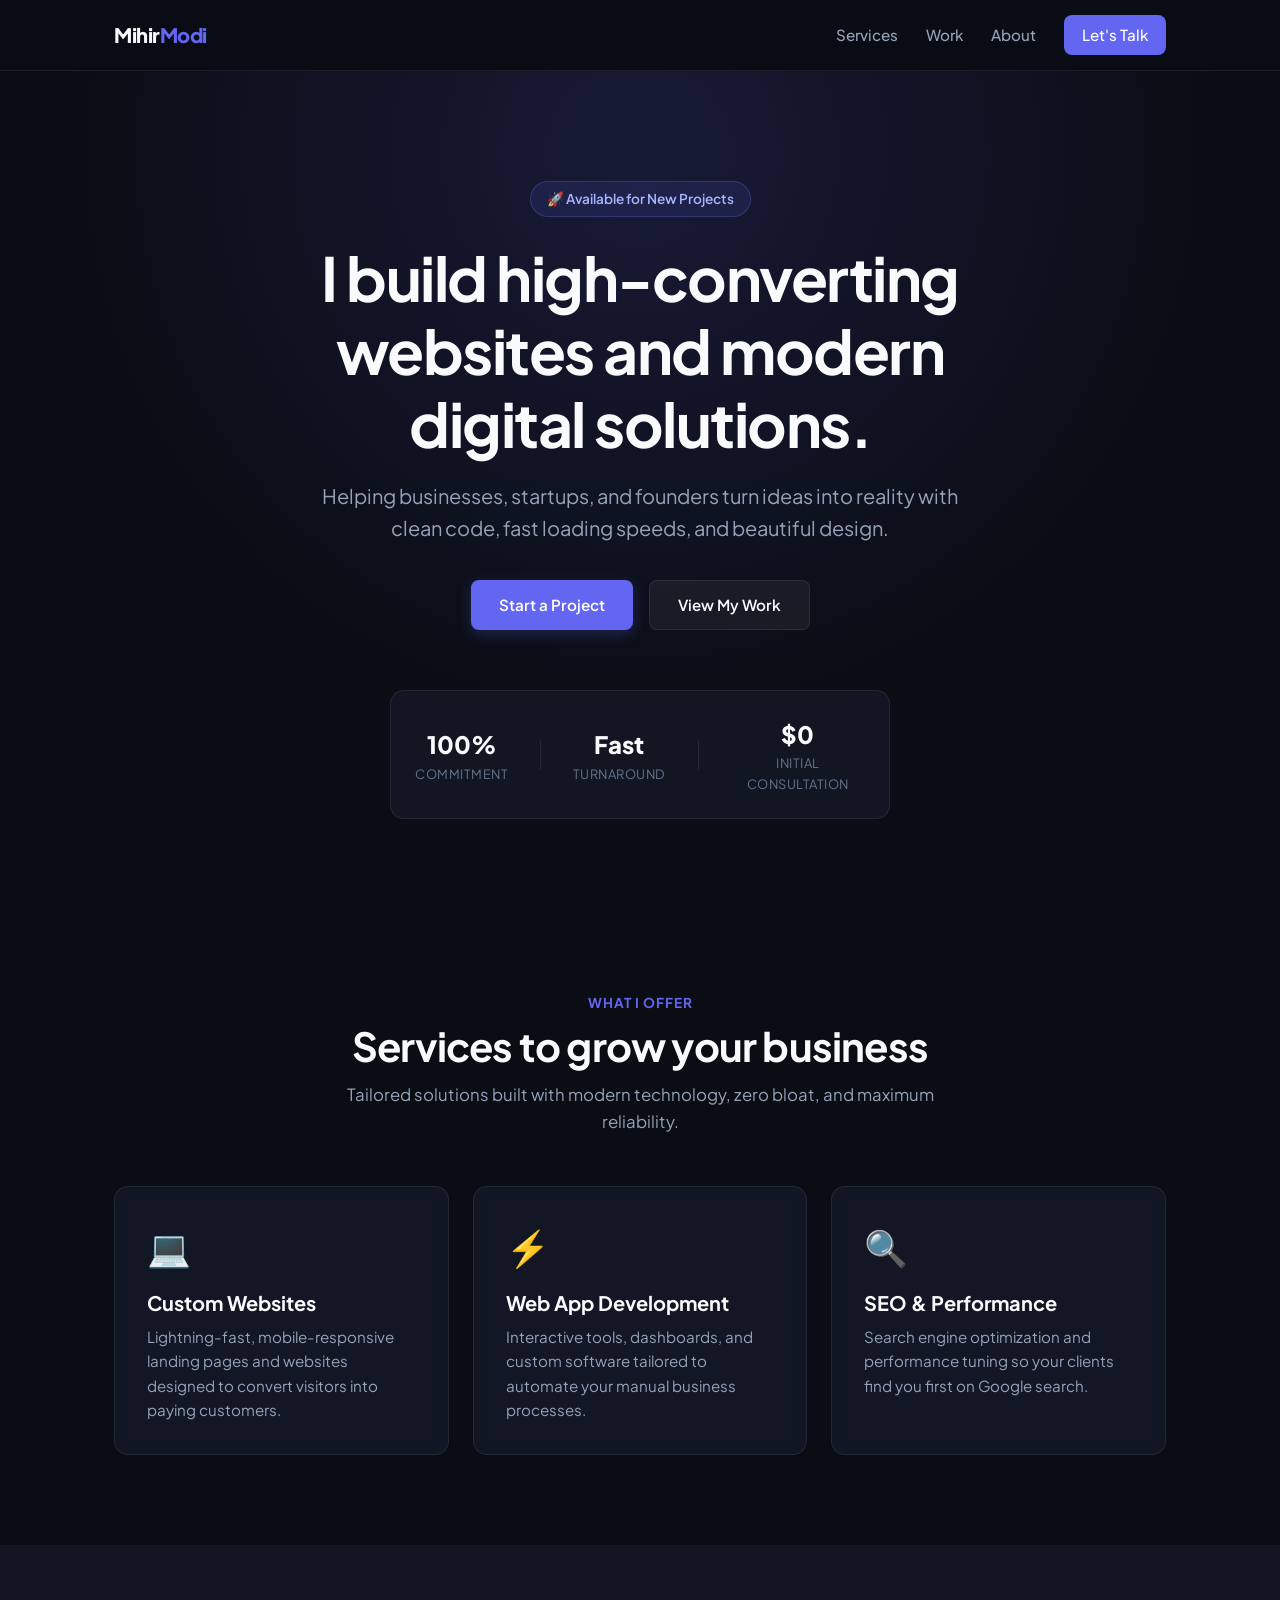
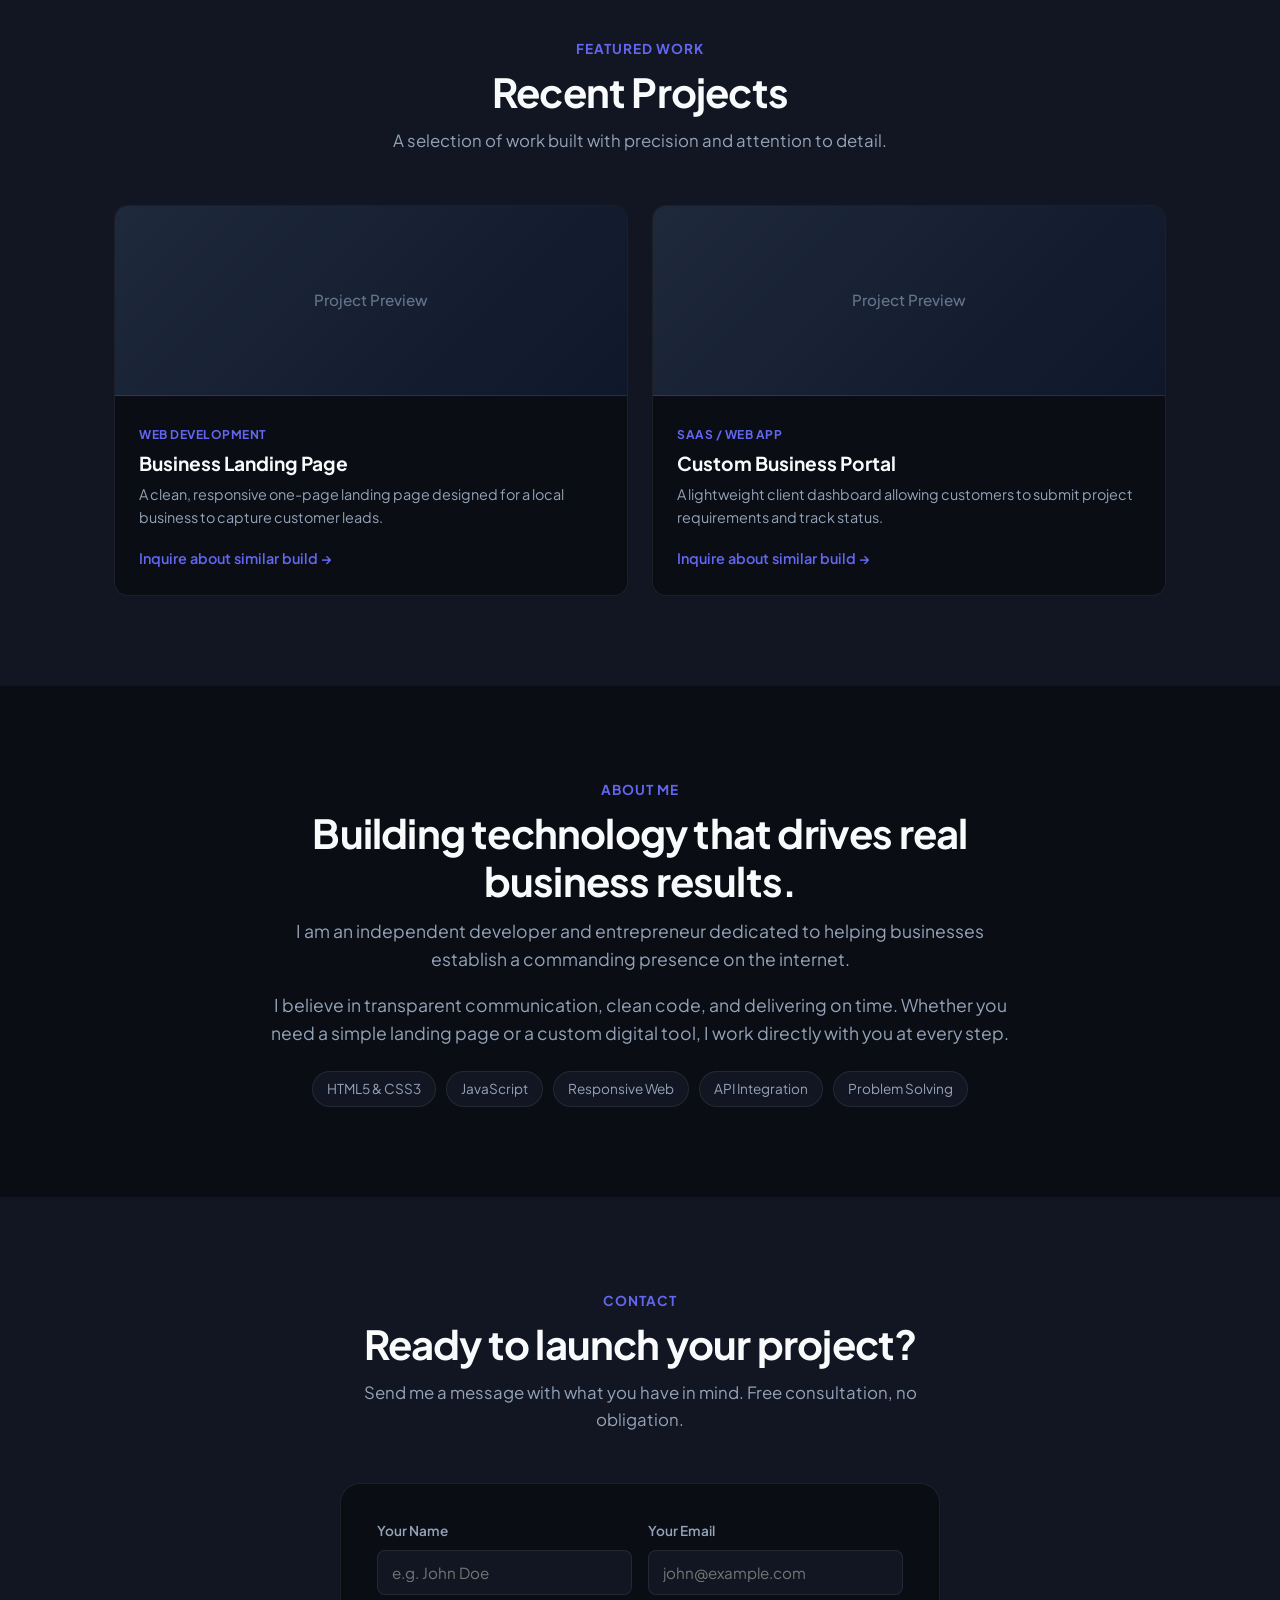
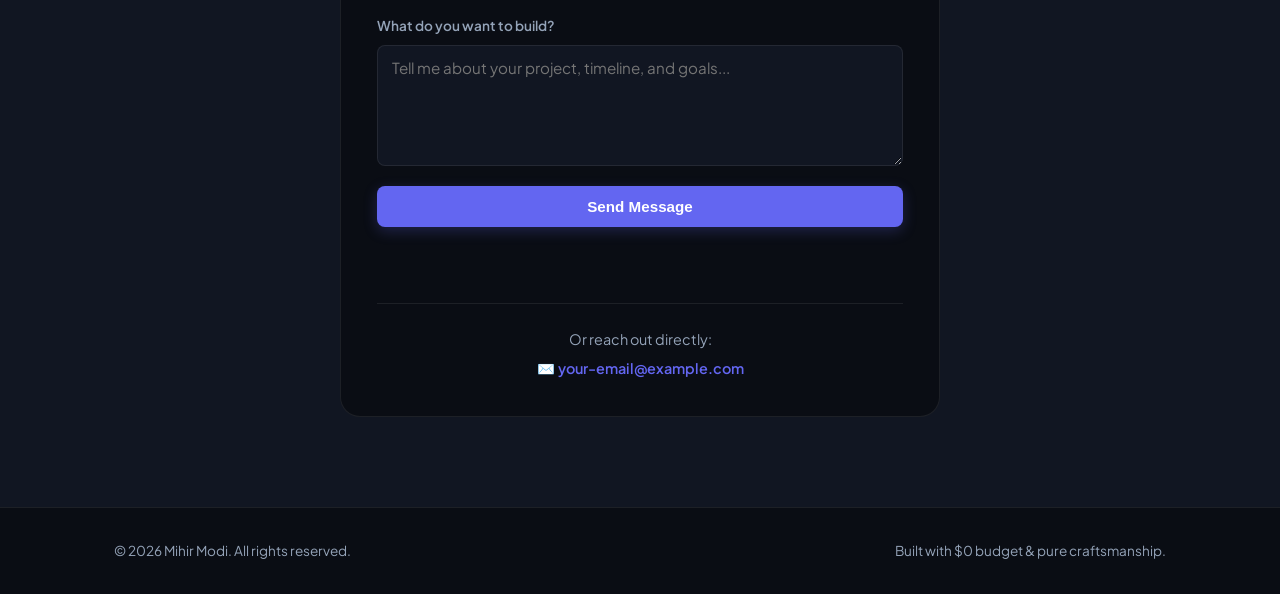
==== index.html @ 276e7fe2 "Initial commit: portfolio website" ====
<!DOCTYPE html>
<html lang="en">
<head>
    <meta charset="UTF-8">
    <meta name="viewport" content="width=device-width, initial-scale=1.0">
    <title>Mihir Modi | Digital Solutions & Tech Services</title>
    <meta name="description" content="Professional web development, digital solutions, and tech consulting for growing businesses.">
    <link rel="stylesheet" href="style.css">
    <!-- Google Fonts -->
    <link rel="preconnect" href="https://fonts.googleapis.com">
    <link rel="preconnect" href="https://fonts.gstatic.com" crossorigin>
    <link href="https://fonts.googleapis.com/css2?family=Plus+Jakarta+Sans:wght@400;500;600;700;800&display=swap" rel="stylesheet">
</head>
<body>

    <!-- Header / Navbar -->
    <header class="navbar">
        <div class="container nav-container">
            <a href="#" class="logo">Mihir<span>Modi</span></a>
            <nav class="nav-links" id="navLinks">
                <a href="#services">Services</a>
                <a href="#projects">Work</a>
                <a href="#about">About</a>
                <a href="#contact" class="btn-nav">Let's Talk</a>
            </nav>
            <button class="mobile-toggle" id="mobileToggle" aria-label="Toggle Navigation">
                <span></span>
                <span></span>
                <span></span>
            </button>
        </div>
    </header>

    <!-- Hero Section -->
    <section class="hero">
        <div class="container hero-container">
            <div class="badge">🚀 Available for New Projects</div>
            <h1 class="hero-title">I build high-converting websites and modern digital solutions.</h1>
            <p class="hero-subtitle">
                Helping businesses, startups, and founders turn ideas into reality with clean code, fast loading speeds, and beautiful design.
            </p>
            <div class="hero-cta">
                <a href="#contact" class="btn btn-primary">Start a Project</a>
                <a href="#projects" class="btn btn-secondary">View My Work</a>
            </div>
            <div class="hero-stats">
                <div class="stat-item">
                    <span class="stat-number">100%</span>
                    <span class="stat-label">Commitment</span>
                </div>
                <div class="stat-divider"></div>
                <div class="stat-item">
                    <span class="stat-number">Fast</span>
                    <span class="stat-label">Turnaround</span>
                </div>
                <div class="stat-divider"></div>
                <div class="stat-item">
                    <span class="stat-number">$0</span>
                    <span class="stat-label">Initial Consultation</span>
                </div>
            </div>
        </div>
    </section>

    <!-- Services Section -->
    <section class="section" id="services">
        <div class="container">
            <div class="section-header">
                <span class="section-tag">What I Offer</span>
                <h2 class="section-title">Services to grow your business</h2>
                <p class="section-desc">Tailored solutions built with modern technology, zero bloat, and maximum reliability.</p>
            </div>

            <div class="grid grid-3">
                <div class="card service-card">
                    <div class="card-icon">💻</div>
                    <h3 class="card-title">Custom Websites</h3>
                    <p class="card-text">Lightning-fast, mobile-responsive landing pages and websites designed to convert visitors into paying customers.</p>
                </div>

                <div class="card service-card">
                    <div class="card-icon">⚡</div>
                    <h3 class="card-title">Web App Development</h3>
                    <p class="card-text">Interactive tools, dashboards, and custom software tailored to automate your manual business processes.</p>
                </div>

                <div class="card service-card">
                    <div class="card-icon">🔍</div>
                    <h3 class="card-title">SEO & Performance</h3>
                    <p class="card-text">Search engine optimization and performance tuning so your clients find you first on Google search.</p>
                </div>
            </div>
        </div>
    </section>

    <!-- Projects Section -->
    <section class="section section-dark" id="projects">
        <div class="container">
            <div class="section-header">
                <span class="section-tag">Featured Work</span>
                <h2 class="section-title">Recent Projects</h2>
                <p class="section-desc">A selection of work built with precision and attention to detail.</p>
            </div>

            <div class="grid grid-2">
                <div class="project-card">
                    <div class="project-img-placeholder">
                        <span>Project Preview</span>
                    </div>
                    <div class="project-content">
                        <span class="project-tag">Web Development</span>
                        <h3 class="project-title">Business Landing Page</h3>
                        <p class="project-desc">A clean, responsive one-page landing page designed for a local business to capture customer leads.</p>
                        <a href="#contact" class="project-link">Inquire about similar build &rarr;</a>
                    </div>
                </div>

                <div class="project-card">
                    <div class="project-img-placeholder">
                        <span>Project Preview</span>
                    </div>
                    <div class="project-content">
                        <span class="project-tag">SaaS / Web App</span>
                        <h3 class="project-title">Custom Business Portal</h3>
                        <p class="project-desc">A lightweight client dashboard allowing customers to submit project requirements and track status.</p>
                        <a href="#contact" class="project-link">Inquire about similar build &rarr;</a>
                    </div>
                </div>
            </div>
        </div>
    </section>

    <!-- About Section -->
    <section class="section" id="about">
        <div class="container">
            <div class="about-wrapper">
                <div class="about-content">
                    <span class="section-tag">About Me</span>
                    <h2 class="section-title">Building technology that drives real business results.</h2>
                    <p class="about-text">
                        I am an independent developer and entrepreneur dedicated to helping businesses establish a commanding presence on the internet.
                    </p>
                    <p class="about-text">
                        I believe in transparent communication, clean code, and delivering on time. Whether you need a simple landing page or a custom digital tool, I work directly with you at every step.
                    </p>
                    <div class="skills-chips">
                        <span class="chip">HTML5 & CSS3</span>
                        <span class="chip">JavaScript</span>
                        <span class="chip">Responsive Web</span>
                        <span class="chip">API Integration</span>
                        <span class="chip">Problem Solving</span>
                    </div>
                </div>
            </div>
        </div>
    </section>

    <!-- Contact Section -->
    <section class="section section-dark" id="contact">
        <div class="container">
            <div class="section-header">
                <span class="section-tag">Contact</span>
                <h2 class="section-title">Ready to launch your project?</h2>
                <p class="section-desc">Send me a message with what you have in mind. Free consultation, no obligation.</p>
            </div>

            <div class="contact-box">
                <form id="contactForm" class="contact-form" action="https://formspree.io/f/YOUR_FORM_ID" method="POST">
                    <div class="form-row">
                        <div class="form-group">
                            <label for="name">Your Name</label>
                            <input type="text" id="name" name="name" placeholder="e.g. John Doe" required>
                        </div>
                        <div class="form-group">
                            <label for="email">Your Email</label>
                            <input type="email" id="email" name="email" placeholder="john@example.com" required>
                        </div>
                    </div>
                    <div class="form-group">
                        <label for="message">What do you want to build?</label>
                        <textarea id="message" name="message" rows="5" placeholder="Tell me about your project, timeline, and goals..." required></textarea>
                    </div>
                    <button type="submit" class="btn btn-primary btn-block">Send Message</button>
                    <p id="formStatus" class="form-status"></p>
                </form>

                <div class="direct-contact">
                    <p>Or reach out directly:</p>
                    <a href="mailto:your-email@example.com" class="direct-link">✉️ your-email@example.com</a>
                </div>
            </div>
        </div>
    </section>

    <!-- Footer -->
    <footer class="footer">
        <div class="container footer-container">
            <p>&copy; 2026 Mihir Modi. All rights reserved.</p>
            <p class="built-with">Built with $0 budget & pure craftsmanship.</p>
        </div>
    </footer>

    <script src="script.js"></script>
</body>
</html>
---- style.css ----
/* ==========================================================================
   Modern Minimalist Portfolio CSS
   Designed for High Trust, Speed, and Zero Hosting Cost
   ========================================================================== */

:root {
    --bg-primary: #0a0d14;
    --bg-secondary: #111622;
    --bg-card: rgba(22, 28, 45, 0.7);
    --border-color: rgba(255, 255, 255, 0.08);
    --border-hover: rgba(99, 102, 241, 0.4);
    --text-primary: #f8fafc;
    --text-secondary: #94a3b8;
    --text-muted: #64748b;
    --accent: #6366f1;
    --accent-hover: #4f46e5;
    --accent-glow: rgba(99, 102, 241, 0.25);
    --font-sans: 'Plus Jakarta Sans', -apple-system, BlinkMacSystemFont, "Segoe UI", Roboto, sans-serif;
    --radius-sm: 8px;
    --radius-md: 14px;
    --radius-lg: 20px;
    --transition: all 0.25s cubic-bezier(0.16, 1, 0.3, 1);
}

* {
    margin: 0;
    padding: 0;
    box-sizing: border-box;
}

html {
    scroll-behavior: smooth;
}

body {
    background-color: var(--bg-primary);
    color: var(--text-primary);
    font-family: var(--font-sans);
    line-height: 1.6;
    overflow-x: hidden;
    -webkit-font-smoothing: antialiased;
}

.container {
    max-width: 1100px;
    margin: 0 auto;
    padding: 0 24px;
}

/* Typography */
h1, h2, h3, h4 {
    color: var(--text-primary);
    font-weight: 700;
    line-height: 1.2;
}

p {
    color: var(--text-secondary);
}

a {
    color: inherit;
    text-decoration: none;
    transition: var(--transition);
}

/* Navigation */
.navbar {
    position: sticky;
    top: 0;
    z-index: 100;
    background: rgba(10, 13, 20, 0.85);
    backdrop-filter: blur(12px);
    border-bottom: 1px solid var(--border-color);
}

.nav-container {
    display: flex;
    justify-content: space-between;
    align-items: center;
    height: 70px;
}

.logo {
    font-size: 1.25rem;
    font-weight: 800;
    letter-spacing: -0.5px;
}

.logo span {
    color: var(--accent);
}

.nav-links {
    display: flex;
    align-items: center;
    gap: 28px;
}

.nav-links a {
    font-size: 0.95rem;
    font-weight: 500;
    color: var(--text-secondary);
}

.nav-links a:hover {
    color: var(--text-primary);
}

.btn-nav {
    padding: 8px 18px;
    border-radius: var(--radius-sm);
    background: var(--accent);
    color: #ffffff !important;
    font-weight: 600;
}

.btn-nav:hover {
    background: var(--accent-hover);
    transform: translateY(-1px);
}

.mobile-toggle {
    display: none;
    background: none;
    border: none;
    cursor: pointer;
    flex-direction: column;
    gap: 5px;
}

.mobile-toggle span {
    display: block;
    width: 24px;
    height: 2px;
    background-color: var(--text-primary);
    transition: var(--transition);
}

/* Buttons */
.btn {
    display: inline-flex;
    align-items: center;
    justify-content: center;
    padding: 12px 28px;
    border-radius: var(--radius-sm);
    font-size: 0.95rem;
    font-weight: 600;
    cursor: pointer;
    border: none;
    transition: var(--transition);
}

.btn-primary {
    background: var(--accent);
    color: #ffffff;
    box-shadow: 0 4px 14px var(--accent-glow);
}

.btn-primary:hover {
    background: var(--accent-hover);
    box-shadow: 0 6px 20px rgba(99, 102, 241, 0.4);
    transform: translateY(-2px);
}

.btn-secondary {
    background: rgba(255, 255, 255, 0.05);
    color: var(--text-primary);
    border: 1px solid var(--border-color);
}

.btn-secondary:hover {
    background: rgba(255, 255, 255, 0.1);
    transform: translateY(-2px);
}

.btn-block {
    width: 100%;
}

/* Hero Section */
.hero {
    padding: 110px 0 80px;
    position: relative;
    text-align: center;
    background: radial-gradient(circle at 50% 10%, rgba(99, 102, 241, 0.15), transparent 60%);
}

.hero-container {
    max-width: 820px;
}

.badge {
    display: inline-block;
    padding: 6px 16px;
    background: rgba(99, 102, 241, 0.12);
    border: 1px solid rgba(99, 102, 241, 0.3);
    color: #a5b4fc;
    font-size: 0.85rem;
    font-weight: 600;
    border-radius: 9999px;
    margin-bottom: 24px;
}

.hero-title {
    font-size: clamp(2.3rem, 5vw, 3.8rem);
    letter-spacing: -1.5px;
    margin-bottom: 20px;
}

.hero-subtitle {
    font-size: clamp(1rem, 2vw, 1.25rem);
    margin-bottom: 36px;
    max-width: 650px;
    margin-left: auto;
    margin-right: auto;
}

.hero-cta {
    display: flex;
    justify-content: center;
    gap: 16px;
    flex-wrap: wrap;
    margin-bottom: 60px;
}

.hero-stats {
    display: flex;
    justify-content: center;
    align-items: center;
    gap: 32px;
    padding: 24px;
    background: var(--bg-secondary);
    border: 1px solid var(--border-color);
    border-radius: var(--radius-md);
    max-width: 500px;
    margin: 0 auto;
}

.stat-item {
    display: flex;
    flex-direction: column;
    align-items: center;
}

.stat-number {
    font-size: 1.5rem;
    font-weight: 800;
    color: var(--text-primary);
}

.stat-label {
    font-size: 0.8rem;
    color: var(--text-muted);
    text-transform: uppercase;
    letter-spacing: 0.5px;
}

.stat-divider {
    width: 1px;
    height: 30px;
    background: var(--border-color);
}

/* Sections */
.section {
    padding: 90px 0;
}

.section-dark {
    background-color: var(--bg-secondary);
}

.section-header {
    text-align: center;
    max-width: 600px;
    margin: 0 auto 50px;
}

.section-tag {
    display: inline-block;
    color: var(--accent);
    font-size: 0.85rem;
    font-weight: 700;
    text-transform: uppercase;
    letter-spacing: 1px;
    margin-bottom: 8px;
}

.section-title {
    font-size: clamp(1.8rem, 3.5vw, 2.5rem);
    letter-spacing: -0.8px;
    margin-bottom: 12px;
}

.section-desc {
    font-size: 1.05rem;
}

/* Grid */
.grid {
    display: grid;
    gap: 24px;
}

.grid-3 {
    grid-template-columns: repeat(auto-fit, minmax(290px, 1fr));
}

.grid-2 {
    grid-template-columns: repeat(auto-fit, minmax(360px, 1fr));
}

/* Cards */
.card {
    background: var(--bg-card);
    border: 1px solid var(--border-color);
    border-radius: var(--radius-md);
    padding: 32px;
    backdrop-filter: blur(8px);
    transition: var(--transition);
}

.card:hover {
    border-color: var(--border-hover);
    transform: translateY(-4px);
}

.card-icon {
    font-size: 2.2rem;
    margin-bottom: 16px;
}

.card-title {
    font-size: 1.25rem;
    margin-bottom: 10px;
}

.card-text {
    font-size: 0.95rem;
}

/* Project Cards */
.project-card {
    background: var(--bg-primary);
    border: 1px solid var(--border-color);
    border-radius: var(--radius-md);
    overflow: hidden;
    transition: var(--transition);
}

.project-card:hover {
    border-color: var(--border-hover);
    transform: translateY(-4px);
}

.project-img-placeholder {
    height: 190px;
    background: linear-gradient(135deg, #1e293b, #0f172a);
    display: flex;
    align-items: center;
    justify-content: center;
    color: var(--text-muted);
    font-size: 0.95rem;
    font-weight: 500;
    border-bottom: 1px solid var(--border-color);
}

.project-content {
    padding: 24px;
}

.project-tag {
    display: inline-block;
    font-size: 0.75rem;
    text-transform: uppercase;
    font-weight: 700;
    color: var(--accent);
    margin-bottom: 8px;
    letter-spacing: 0.5px;
}

.project-title {
    font-size: 1.2rem;
    margin-bottom: 8px;
}

.project-desc {
    font-size: 0.9rem;
    margin-bottom: 16px;
}

.project-link {
    font-size: 0.9rem;
    font-weight: 600;
    color: var(--accent);
}

.project-link:hover {
    color: #a5b4fc;
}

/* About */
.about-wrapper {
    max-width: 750px;
    margin: 0 auto;
    text-align: center;
}

.about-text {
    font-size: 1.1rem;
    margin-bottom: 18px;
}

.skills-chips {
    display: flex;
    justify-content: center;
    flex-wrap: wrap;
    gap: 10px;
    margin-top: 24px;
}

.chip {
    padding: 6px 14px;
    background: var(--bg-secondary);
    border: 1px solid var(--border-color);
    border-radius: 9999px;
    font-size: 0.85rem;
    color: var(--text-secondary);
}

/* Contact */
.contact-box {
    max-width: 600px;
    margin: 0 auto;
    background: var(--bg-primary);
    border: 1px solid var(--border-color);
    border-radius: var(--radius-lg);
    padding: 36px;
}

.contact-form {
    display: flex;
    flex-direction: column;
    gap: 20px;
}

.form-row {
    display: grid;
    grid-template-columns: 1fr 1fr;
    gap: 16px;
}

.form-group {
    display: flex;
    flex-direction: column;
    gap: 8px;
    text-align: left;
}

.form-group label {
    font-size: 0.85rem;
    font-weight: 600;
    color: var(--text-secondary);
}

.form-group input,
.form-group textarea {
    padding: 12px 14px;
    background: var(--bg-secondary);
    border: 1px solid var(--border-color);
    border-radius: var(--radius-sm);
    color: var(--text-primary);
    font-family: inherit;
    font-size: 0.95rem;
    transition: var(--transition);
}

.form-group input:focus,
.form-group textarea:focus {
    outline: none;
    border-color: var(--accent);
    box-shadow: 0 0 0 3px var(--accent-glow);
}

.form-status {
    font-size: 0.9rem;
    text-align: center;
    margin-top: 8px;
    min-height: 20px;
}

.direct-contact {
    margin-top: 28px;
    padding-top: 24px;
    border-top: 1px solid var(--border-color);
    text-align: center;
    font-size: 0.9rem;
}

.direct-link {
    color: var(--accent);
    font-weight: 600;
    display: inline-block;
    margin-top: 6px;
}

/* Footer */
.footer {
    border-top: 1px solid var(--border-color);
    padding: 32px 0;
    font-size: 0.85rem;
    color: var(--text-muted);
}

.footer-container {
    display: flex;
    justify-content: space-between;
    align-items: center;
    flex-wrap: wrap;
    gap: 12px;
}

/* Responsive */
@media (max-width: 768px) {
    .nav-links {
        display: none;
        flex-direction: column;
        position: absolute;
        top: 70px;
        left: 0;
        right: 0;
        background: var(--bg-secondary);
        padding: 24px;
        border-bottom: 1px solid var(--border-color);
    }

    .nav-links.active {
        display: flex;
    }

    .mobile-toggle {
        display: flex;
    }

    .form-row {
        grid-template-columns: 1fr;
    }

    .footer-container {
        flex-direction: column;
        text-align: center;
    }
}
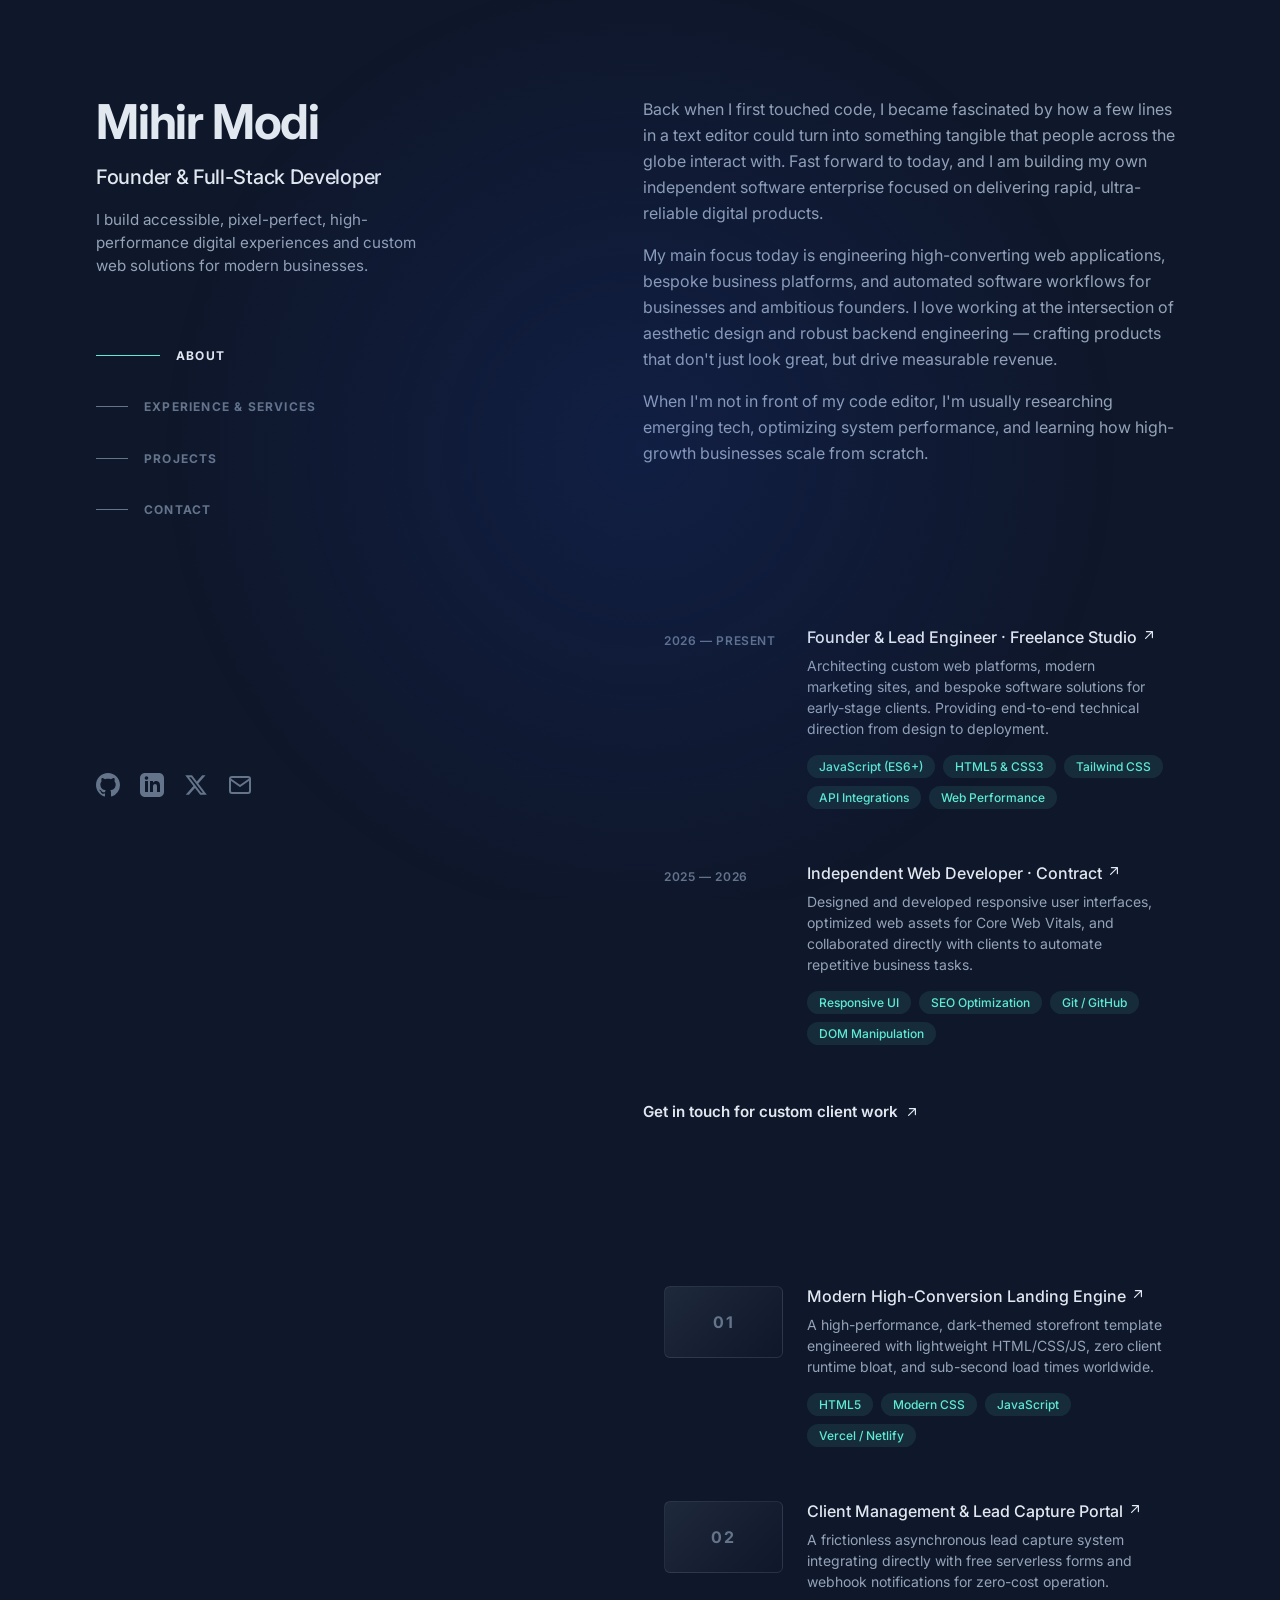
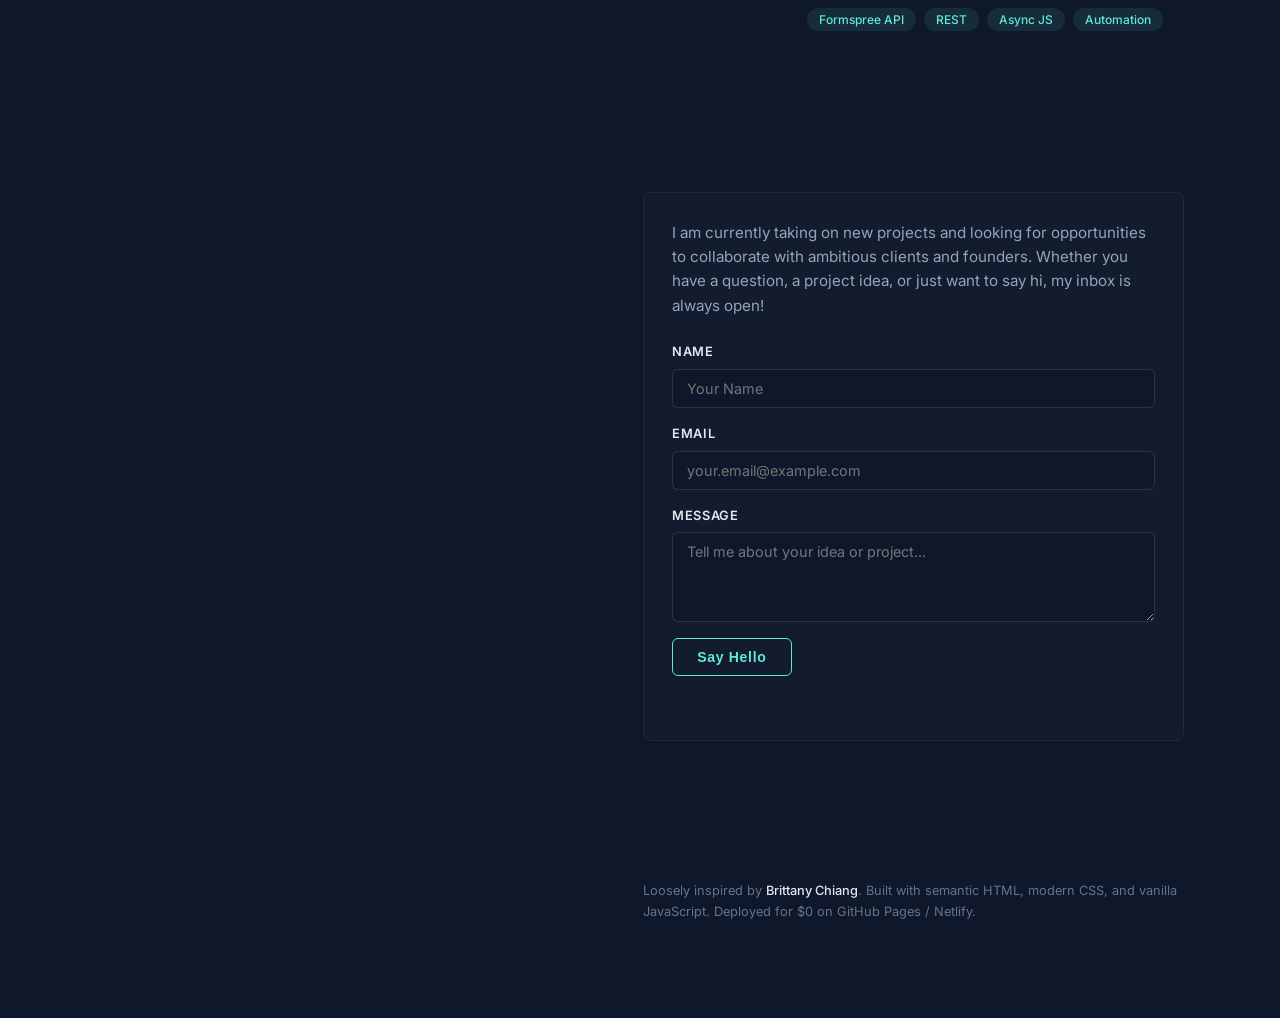
==== commit 9b20e140: "Transform portfolio into Brittany Chiang split-screen aesthetic with cursor glow" ====
--- a/index.html
+++ b/index.html
@@ -3,202 +3,278 @@
 <head>
     <meta charset="UTF-8">
     <meta name="viewport" content="width=device-width, initial-scale=1.0">
-    <title>Mihir Modi | Digital Solutions & Tech Services</title>
-    <meta name="description" content="Professional web development, digital solutions, and tech consulting for growing businesses.">
-    <link rel="stylesheet" href="style.css">
-    <!-- Google Fonts -->
+    <title>Mihir Modi — Developer & Digital Solutions</title>
+    <meta name="description" content="Mihir Modi builds accessible, high-performance digital products and modern web solutions.">
+    
+    <!-- Fonts -->
     <link rel="preconnect" href="https://fonts.googleapis.com">
     <link rel="preconnect" href="https://fonts.gstatic.com" crossorigin>
-    <link href="https://fonts.googleapis.com/css2?family=Plus+Jakarta+Sans:wght@400;500;600;700;800&display=swap" rel="stylesheet">
+    <link href="https://fonts.googleapis.com/css2?family=Inter:wght@300;400;500;600;700&display=swap" rel="stylesheet">
+    
+    <link rel="stylesheet" href="style.css">
 </head>
-<body>
-
-    <!-- Header / Navbar -->
-    <header class="navbar">
-        <div class="container nav-container">
-            <a href="#" class="logo">Mihir<span>Modi</span></a>
-            <nav class="nav-links" id="navLinks">
-                <a href="#services">Services</a>
-                <a href="#projects">Work</a>
-                <a href="#about">About</a>
-                <a href="#contact" class="btn-nav">Let's Talk</a>
-            </nav>
-            <button class="mobile-toggle" id="mobileToggle" aria-label="Toggle Navigation">
-                <span></span>
-                <span></span>
-                <span></span>
-            </button>
-        </div>
-    </header>
-
-    <!-- Hero Section -->
-    <section class="hero">
-        <div class="container hero-container">
-            <div class="badge">🚀 Available for New Projects</div>
-            <h1 class="hero-title">I build high-converting websites and modern digital solutions.</h1>
-            <p class="hero-subtitle">
-                Helping businesses, startups, and founders turn ideas into reality with clean code, fast loading speeds, and beautiful design.
-            </p>
-            <div class="hero-cta">
-                <a href="#contact" class="btn btn-primary">Start a Project</a>
-                <a href="#projects" class="btn btn-secondary">View My Work</a>
+<body id="top">
+
+    <!-- Interactive Cursor Glow (Tracks mouse like brittanychiang.com) -->
+    <div class="pointer-glow" id="pointerGlow"></div>
+
+    <div class="site-container">
+        <!-- LEFT SIDE: Sticky Header & Navigation -->
+        <header class="header">
+            <div class="header-content">
+                <div class="header-top">
+                    <h1 class="name"><a href="#top">Mihir Modi</a></h1>
+                    <h2 class="title">Founder & Full-Stack Developer</h2>
+                    <p class="tagline">I build accessible, pixel-perfect, high-performance digital experiences and custom web solutions for modern businesses.</p>
+                </div>
+
+                <!-- Section Navigation with Animated Line Indicators -->
+                <nav class="nav" aria-label="In-page jump links">
+                    <ul class="nav-list">
+                        <li>
+                            <a class="nav-link active" href="#about">
+                                <span class="nav-indicator"></span>
+                                <span class="nav-text">ABOUT</span>
+                            </a>
+                        </li>
+                        <li>
+                            <a class="nav-link" href="#experience">
+                                <span class="nav-indicator"></span>
+                                <span class="nav-text">EXPERIENCE & SERVICES</span>
+                            </a>
+                        </li>
+                        <li>
+                            <a class="nav-link" href="#projects">
+                                <span class="nav-indicator"></span>
+                                <span class="nav-text">PROJECTS</span>
+                            </a>
+                        </li>
+                        <li>
+                            <a class="nav-link" href="#contact">
+                                <span class="nav-indicator"></span>
+                                <span class="nav-text">CONTACT</span>
+                            </a>
+                        </li>
+                    </ul>
+                </nav>
+
+                <!-- Social Links -->
+                <ul class="socials" aria-label="Social media">
+                    <li class="social-item">
+                        <a href="https://github.com" target="_blank" rel="noreferrer noopener" aria-label="GitHub (opens in a new tab)">
+                            <svg xmlns="http://www.w3.org/2000/svg" viewBox="0 0 16 16" fill="currentColor" class="social-icon" aria-hidden="true">
+                                <path d="M8 0C3.58 0 0 3.58 0 8c0 3.54 2.29 6.53 5.47 7.59.4.07.55-.17.55-.38 0-.19-.01-.82-.01-1.49-2.01.37-2.53-.49-2.69-.94-.09-.23-.48-.94-.82-1.13-.28-.15-.68-.52-.01-.53.63-.01 1.08.58 1.23.82.72 1.21 1.87.87 2.33.66.07-.52.28-.87.51-1.07-1.78-.2-3.64-.89-3.64-3.95 0-.87.31-1.59.82-2.15-.08-.2-.36-1.02.08-2.12 0 0 .67-.21 2.2.82.64-.18 1.32-.27 2-.27.68 0 1.36.09 2 .27 1.53-1.04 2.2-.82 2.2-.82.44 1.1.16 1.92.08 2.12.51.56.82 1.27.82 2.15 0 3.07-1.87 3.75-3.65 3.95.29.25.54.73.54 1.48 0 1.07-.01 1.93-.01 2.2 0 .21.15.46.55.38A8.013 8.013 0 0016 8c0-4.42-3.58-8-8-8z"></path>
+                            </svg>
+                        </a>
+                    </li>
+                    <li class="social-item">
+                        <a href="https://linkedin.com" target="_blank" rel="noreferrer noopener" aria-label="LinkedIn (opens in a new tab)">
+                            <svg xmlns="http://www.w3.org/2000/svg" viewBox="0 0 24 24" fill="currentColor" class="social-icon" aria-hidden="true">
+                                <path d="M19 0h-14c-2.761 0-5 2.239-5 5v14c0 2.761 2.239 5 5 5h14c2.762 0 5-2.239 5-5v-14c0-2.761-2.238-5-5-5zm-11 19h-3v-11h3v11zm-1.5-12.268c-.966 0-1.75-.79-1.75-1.764s.784-1.764 1.75-1.764 1.75.79 1.75 1.764-.783 1.764-1.75 1.764zm13.5 12.268h-3v-5.604c0-3.368-4-3.113-4 0v5.604h-3v-11h3v1.765c1.396-2.586 7-2.777 7 2.476v6.759z"/>
+                            </svg>
+                        </a>
+                    </li>
+                    <li class="social-item">
+                        <a href="https://twitter.com" target="_blank" rel="noreferrer noopener" aria-label="Twitter (opens in a new tab)">
+                            <svg xmlns="http://www.w3.org/2000/svg" viewBox="0 0 24 24" fill="currentColor" class="social-icon" aria-hidden="true">
+                                <path d="M18.244 2.25h3.308l-7.227 8.26 8.502 11.24H16.17l-5.214-6.817L4.99 21.75H1.68l7.73-8.835L1.254 2.25H8.08l4.713 6.231zm-1.161 17.52h1.833L7.084 4.126H5.117z"/>
+                            </svg>
+                        </a>
+                    </li>
+                    <li class="social-item">
+                        <a href="mailto:your-email@example.com" aria-label="Email me">
+                            <svg xmlns="http://www.w3.org/2000/svg" viewBox="0 0 24 24" fill="none" stroke="currentColor" stroke-width="2" stroke-linecap="round" stroke-linejoin="round" class="social-icon">
+                                <path d="M4 4h16c1.1 0 2 .9 2 2v12c0 1.1-.9 2-2 2H4c-1.1 0-2-.9-2-2V6c0-1.1.9-2 2-2z"></path>
+                                <polyline points="22,6 12,13 2,6"></polyline>
+                            </svg>
+                        </a>
+                    </li>
+                </ul>
             </div>
-            <div class="hero-stats">
-                <div class="stat-item">
-                    <span class="stat-number">100%</span>
-                    <span class="stat-label">Commitment</span>
-                </div>
-                <div class="stat-divider"></div>
-                <div class="stat-item">
-                    <span class="stat-number">Fast</span>
-                    <span class="stat-label">Turnaround</span>
-                </div>
-                <div class="stat-divider"></div>
-                <div class="stat-item">
-                    <span class="stat-number">$0</span>
-                    <span class="stat-label">Initial Consultation</span>
-                </div>
-            </div>
-        </div>
-    </section>
-
-    <!-- Services Section -->
-    <section class="section" id="services">
-        <div class="container">
-            <div class="section-header">
-                <span class="section-tag">What I Offer</span>
-                <h2 class="section-title">Services to grow your business</h2>
-                <p class="section-desc">Tailored solutions built with modern technology, zero bloat, and maximum reliability.</p>
-            </div>
-
-            <div class="grid grid-3">
-                <div class="card service-card">
-                    <div class="card-icon">💻</div>
-                    <h3 class="card-title">Custom Websites</h3>
-                    <p class="card-text">Lightning-fast, mobile-responsive landing pages and websites designed to convert visitors into paying customers.</p>
-                </div>
-
-                <div class="card service-card">
-                    <div class="card-icon">⚡</div>
-                    <h3 class="card-title">Web App Development</h3>
-                    <p class="card-text">Interactive tools, dashboards, and custom software tailored to automate your manual business processes.</p>
-                </div>
-
-                <div class="card service-card">
-                    <div class="card-icon">🔍</div>
-                    <h3 class="card-title">SEO & Performance</h3>
-                    <p class="card-text">Search engine optimization and performance tuning so your clients find you first on Google search.</p>
-                </div>
-            </div>
-        </div>
-    </section>
-
-    <!-- Projects Section -->
-    <section class="section section-dark" id="projects">
-        <div class="container">
-            <div class="section-header">
-                <span class="section-tag">Featured Work</span>
-                <h2 class="section-title">Recent Projects</h2>
-                <p class="section-desc">A selection of work built with precision and attention to detail.</p>
-            </div>
-
-            <div class="grid grid-2">
-                <div class="project-card">
-                    <div class="project-img-placeholder">
-                        <span>Project Preview</span>
-                    </div>
-                    <div class="project-content">
-                        <span class="project-tag">Web Development</span>
-                        <h3 class="project-title">Business Landing Page</h3>
-                        <p class="project-desc">A clean, responsive one-page landing page designed for a local business to capture customer leads.</p>
-                        <a href="#contact" class="project-link">Inquire about similar build &rarr;</a>
-                    </div>
-                </div>
-
-                <div class="project-card">
-                    <div class="project-img-placeholder">
-                        <span>Project Preview</span>
-                    </div>
-                    <div class="project-content">
-                        <span class="project-tag">SaaS / Web App</span>
-                        <h3 class="project-title">Custom Business Portal</h3>
-                        <p class="project-desc">A lightweight client dashboard allowing customers to submit project requirements and track status.</p>
-                        <a href="#contact" class="project-link">Inquire about similar build &rarr;</a>
-                    </div>
-                </div>
-            </div>
-        </div>
-    </section>
-
-    <!-- About Section -->
-    <section class="section" id="about">
-        <div class="container">
-            <div class="about-wrapper">
-                <div class="about-content">
-                    <span class="section-tag">About Me</span>
-                    <h2 class="section-title">Building technology that drives real business results.</h2>
-                    <p class="about-text">
-                        I am an independent developer and entrepreneur dedicated to helping businesses establish a commanding presence on the internet.
-                    </p>
-                    <p class="about-text">
-                        I believe in transparent communication, clean code, and delivering on time. Whether you need a simple landing page or a custom digital tool, I work directly with you at every step.
-                    </p>
-                    <div class="skills-chips">
-                        <span class="chip">HTML5 & CSS3</span>
-                        <span class="chip">JavaScript</span>
-                        <span class="chip">Responsive Web</span>
-                        <span class="chip">API Integration</span>
-                        <span class="chip">Problem Solving</span>
-                    </div>
-                </div>
-            </div>
-        </div>
-    </section>
-
-    <!-- Contact Section -->
-    <section class="section section-dark" id="contact">
-        <div class="container">
-            <div class="section-header">
-                <span class="section-tag">Contact</span>
-                <h2 class="section-title">Ready to launch your project?</h2>
-                <p class="section-desc">Send me a message with what you have in mind. Free consultation, no obligation.</p>
-            </div>
-
-            <div class="contact-box">
-                <form id="contactForm" class="contact-form" action="https://formspree.io/f/YOUR_FORM_ID" method="POST">
-                    <div class="form-row">
+        </header>
+
+        <!-- RIGHT SIDE: Scrollable Content Stream -->
+        <main class="main-content">
+            
+            <!-- ABOUT SECTION -->
+            <section id="about" class="section" aria-label="About me">
+                <div class="sticky-section-title">
+                    <h2>ABOUT</h2>
+                </div>
+                <div class="about-paragraphs">
+                    <p>
+                        Back when I first touched code, I became fascinated by how a few lines in a text editor could turn into something tangible that people across the globe interact with. Fast forward to today, and I am building my own independent software enterprise focused on delivering rapid, ultra-reliable digital products.
+                    </p>
+                    <p>
+                        My main focus today is engineering high-converting web applications, bespoke business platforms, and automated software workflows for businesses and ambitious founders. I love working at the intersection of aesthetic design and robust backend engineering — crafting products that don't just look great, but drive measurable revenue.
+                    </p>
+                    <p>
+                        When I'm not in front of my code editor, I'm usually researching emerging tech, optimizing system performance, and learning how high-growth businesses scale from scratch.
+                    </p>
+                </div>
+            </section>
+
+            <!-- EXPERIENCE & SERVICES SECTION -->
+            <section id="experience" class="section" aria-label="Experience & Services">
+                <div class="sticky-section-title">
+                    <h2>EXPERIENCE & SERVICES</h2>
+                </div>
+
+                <div class="card-list">
+                    <!-- Item 1 -->
+                    <div class="card">
+                        <header class="card-time">2026 — PRESENT</header>
+                        <div class="card-body">
+                            <h3 class="card-title">
+                                <a href="#contact" class="card-link" aria-label="Founder & Lead Consultant">
+                                    <span>Founder & Lead Engineer · Freelance Studio
+                                        <svg xmlns="http://www.w3.org/2000/svg" viewBox="0 0 20 20" fill="currentColor" class="arrow-icon" aria-hidden="true"><path fill-rule="evenodd" d="M5.22 14.78a.75.75 0 001.06 0l7.22-7.22v5.69a.75.75 0 001.5 0v-7.5a.75.75 0 00-.75-.75h-7.5a.75.75 0 000 1.5h5.69l-7.22 7.22a.75.75 0 000 1.06z" clip-rule="evenodd"></path></svg>
+                                    </span>
+                                </a>
+                            </h3>
+                            <p class="card-text">
+                                Architecting custom web platforms, modern marketing sites, and bespoke software solutions for early-stage clients. Providing end-to-end technical direction from design to deployment.
+                            </p>
+                            <ul class="badge-list" aria-label="Technologies used">
+                                <li class="badge">JavaScript (ES6+)</li>
+                                <li class="badge">HTML5 & CSS3</li>
+                                <li class="badge">Tailwind CSS</li>
+                                <li class="badge">API Integrations</li>
+                                <li class="badge">Web Performance</li>
+                            </ul>
+                        </div>
+                    </div>
+
+                    <!-- Item 2 -->
+                    <div class="card">
+                        <header class="card-time">2025 — 2026</header>
+                        <div class="card-body">
+                            <h3 class="card-title">
+                                <a href="#projects" class="card-link" aria-label="Web Developer & Interface Designer">
+                                    <span>Independent Web Developer · Contract
+                                        <svg xmlns="http://www.w3.org/2000/svg" viewBox="0 0 20 20" fill="currentColor" class="arrow-icon" aria-hidden="true"><path fill-rule="evenodd" d="M5.22 14.78a.75.75 0 001.06 0l7.22-7.22v5.69a.75.75 0 001.5 0v-7.5a.75.75 0 00-.75-.75h-7.5a.75.75 0 000 1.5h5.69l-7.22 7.22a.75.75 0 000 1.06z" clip-rule="evenodd"></path></svg>
+                                    </span>
+                                </a>
+                            </h3>
+                            <p class="card-text">
+                                Designed and developed responsive user interfaces, optimized web assets for Core Web Vitals, and collaborated directly with clients to automate repetitive business tasks.
+                            </p>
+                            <ul class="badge-list" aria-label="Technologies used">
+                                <li class="badge">Responsive UI</li>
+                                <li class="badge">SEO Optimization</li>
+                                <li class="badge">Git / GitHub</li>
+                                <li class="badge">DOM Manipulation</li>
+                            </ul>
+                        </div>
+                    </div>
+                </div>
+
+                <div class="section-link-wrapper">
+                    <a href="#contact" class="inline-arrow-link">
+                        <span>Get in touch for custom client work</span>
+                        <svg xmlns="http://www.w3.org/2000/svg" viewBox="0 0 20 20" fill="currentColor" class="arrow-icon" aria-hidden="true"><path fill-rule="evenodd" d="M5.22 14.78a.75.75 0 001.06 0l7.22-7.22v5.69a.75.75 0 001.5 0v-7.5a.75.75 0 00-.75-.75h-7.5a.75.75 0 000 1.5h5.69l-7.22 7.22a.75.75 0 000 1.06z" clip-rule="evenodd"></path></svg>
+                    </a>
+                </div>
+            </section>
+
+            <!-- PROJECTS SECTION -->
+            <section id="projects" class="section" aria-label="Selected projects">
+                <div class="sticky-section-title">
+                    <h2>SELECTED PROJECTS</h2>
+                </div>
+
+                <div class="card-list">
+                    <!-- Project 1 -->
+                    <div class="card project-card">
+                        <div class="project-thumb">
+                            <div class="thumb-inner">01</div>
+                        </div>
+                        <div class="card-body">
+                            <h3 class="card-title">
+                                <a href="#contact" class="card-link" aria-label="SaaS Growth Landing Architecture">
+                                    <span>Modern High-Conversion Landing Engine
+                                        <svg xmlns="http://www.w3.org/2000/svg" viewBox="0 0 20 20" fill="currentColor" class="arrow-icon" aria-hidden="true"><path fill-rule="evenodd" d="M5.22 14.78a.75.75 0 001.06 0l7.22-7.22v5.69a.75.75 0 001.5 0v-7.5a.75.75 0 00-.75-.75h-7.5a.75.75 0 000 1.5h5.69l-7.22 7.22a.75.75 0 000 1.06z" clip-rule="evenodd"></path></svg>
+                                    </span>
+                                </a>
+                            </h3>
+                            <p class="card-text">
+                                A high-performance, dark-themed storefront template engineered with lightweight HTML/CSS/JS, zero client runtime bloat, and sub-second load times worldwide.
+                            </p>
+                            <ul class="badge-list" aria-label="Technologies used">
+                                <li class="badge">HTML5</li>
+                                <li class="badge">Modern CSS</li>
+                                <li class="badge">JavaScript</li>
+                                <li class="badge">Vercel / Netlify</li>
+                            </ul>
+                        </div>
+                    </div>
+
+                    <!-- Project 2 -->
+                    <div class="card project-card">
+                        <div class="project-thumb">
+                            <div class="thumb-inner">02</div>
+                        </div>
+                        <div class="card-body">
+                            <h3 class="card-title">
+                                <a href="#contact" class="card-link" aria-label="Client Portal & Invoicing Dashboard">
+                                    <span>Client Management & Lead Capture Portal
+                                        <svg xmlns="http://www.w3.org/2000/svg" viewBox="0 0 20 20" fill="currentColor" class="arrow-icon" aria-hidden="true"><path fill-rule="evenodd" d="M5.22 14.78a.75.75 0 001.06 0l7.22-7.22v5.69a.75.75 0 001.5 0v-7.5a.75.75 0 00-.75-.75h-7.5a.75.75 0 000 1.5h5.69l-7.22 7.22a.75.75 0 000 1.06z" clip-rule="evenodd"></path></svg>
+                                    </span>
+                                </a>
+                            </h3>
+                            <p class="card-text">
+                                A frictionless asynchronous lead capture system integrating directly with free serverless forms and webhook notifications for zero-cost operation.
+                            </p>
+                            <ul class="badge-list" aria-label="Technologies used">
+                                <li class="badge">Formspree API</li>
+                                <li class="badge">REST</li>
+                                <li class="badge">Async JS</li>
+                                <li class="badge">Automation</li>
+                            </ul>
+                        </div>
+                    </div>
+                </div>
+            </section>
+
+            <!-- CONTACT SECTION -->
+            <section id="contact" class="section" aria-label="Contact">
+                <div class="sticky-section-title">
+                    <h2>GET IN TOUCH</h2>
+                </div>
+
+                <div class="contact-card">
+                    <p class="contact-lead">
+                        I am currently taking on new projects and looking for opportunities to collaborate with ambitious clients and founders. Whether you have a question, a project idea, or just want to say hi, my inbox is always open!
+                    </p>
+
+                    <form id="contactForm" class="contact-form" action="https://formspree.io/f/YOUR_FORM_ID" method="POST">
                         <div class="form-group">
-                            <label for="name">Your Name</label>
-                            <input type="text" id="name" name="name" placeholder="e.g. John Doe" required>
+                            <label for="name">Name</label>
+                            <input type="text" id="name" name="name" placeholder="Your Name" required>
                         </div>
                         <div class="form-group">
-                            <label for="email">Your Email</label>
-                            <input type="email" id="email" name="email" placeholder="john@example.com" required>
-                        </div>
-                    </div>
-                    <div class="form-group">
-                        <label for="message">What do you want to build?</label>
-                        <textarea id="message" name="message" rows="5" placeholder="Tell me about your project, timeline, and goals..." required></textarea>
-                    </div>
-                    <button type="submit" class="btn btn-primary btn-block">Send Message</button>
-                    <p id="formStatus" class="form-status"></p>
-                </form>
-
-                <div class="direct-contact">
-                    <p>Or reach out directly:</p>
-                    <a href="mailto:your-email@example.com" class="direct-link">✉️ your-email@example.com</a>
-                </div>
-            </div>
-        </div>
-    </section>
-
-    <!-- Footer -->
-    <footer class="footer">
-        <div class="container footer-container">
-            <p>&copy; 2026 Mihir Modi. All rights reserved.</p>
-            <p class="built-with">Built with $0 budget & pure craftsmanship.</p>
-        </div>
-    </footer>
+                            <label for="email">Email</label>
+                            <input type="email" id="email" name="email" placeholder="your.email@example.com" required>
+                        </div>
+                        <div class="form-group">
+                            <label for="message">Message</label>
+                            <textarea id="message" name="message" rows="4" placeholder="Tell me about your idea or project..." required></textarea>
+                        </div>
+                        <button type="submit" class="submit-btn">Say Hello</button>
+                        <p id="formStatus" class="form-status"></p>
+                    </form>
+                </div>
+            </section>
+
+            <!-- FOOTER -->
+            <footer class="site-footer">
+                <p>
+                    Loosely inspired by <a href="https://brittanychiang.com" target="_blank" rel="noreferrer noopener" class="footer-link">Brittany Chiang</a>. Built with semantic HTML, modern CSS, and vanilla JavaScript. Deployed for $0 on GitHub Pages / Netlify.
+                </p>
+            </footer>
+
+        </main>
+    </div>
 
     <script src="script.js"></script>
 </body>
--- a/style.css
+++ b/style.css
@@ -1,31 +1,25 @@
 /* ==========================================================================
-   Modern Minimalist Portfolio CSS
-   Designed for High Trust, Speed, and Zero Hosting Cost
+   Brittany Chiang-Inspired Minimalist Portfolio Theme
+   Palette: Slate-900 / Teal-300 / Inter Typography
    ========================================================================== */
 
 :root {
-    --bg-primary: #0a0d14;
-    --bg-secondary: #111622;
-    --bg-card: rgba(22, 28, 45, 0.7);
-    --border-color: rgba(255, 255, 255, 0.08);
-    --border-hover: rgba(99, 102, 241, 0.4);
-    --text-primary: #f8fafc;
-    --text-secondary: #94a3b8;
-    --text-muted: #64748b;
-    --accent: #6366f1;
-    --accent-hover: #4f46e5;
-    --accent-glow: rgba(99, 102, 241, 0.25);
-    --font-sans: 'Plus Jakarta Sans', -apple-system, BlinkMacSystemFont, "Segoe UI", Roboto, sans-serif;
-    --radius-sm: 8px;
-    --radius-md: 14px;
-    --radius-lg: 20px;
-    --transition: all 0.25s cubic-bezier(0.16, 1, 0.3, 1);
-}
-
-* {
+    --bg: #0f172a;               /* slate-900 */
+    --text-primary: #e2e8f0;     /* slate-200 */
+    --text-secondary: #94a3b8;   /* slate-400 */
+    --text-muted: #64748b;       /* slate-500 */
+    --teal: #5eead4;             /* teal-300 */
+    --teal-tint: rgba(94, 234, 212, 0.1);
+    --card-hover-bg: rgba(30, 41, 59, 0.5); /* slate-800/50 */
+    --font: 'Inter', -apple-system, BlinkMacSystemFont, "Segoe UI", Roboto, sans-serif;
+    --transition: all 0.2s cubic-bezier(0.4, 0, 0.2, 1);
+}
+
+/* Reset & Basics */
+*, *::before, *::after {
+    box-sizing: border-box;
     margin: 0;
     padding: 0;
-    box-sizing: border-box;
 }
 
 html {
@@ -33,522 +27,509 @@
 }
 
 body {
-    background-color: var(--bg-primary);
-    color: var(--text-primary);
-    font-family: var(--font-sans);
-    line-height: 1.6;
+    background-color: var(--bg);
+    color: var(--text-secondary);
+    font-family: var(--font);
+    font-size: 1rem;
+    line-height: 1.625;
+    -webkit-font-smoothing: antialiased;
+    -moz-osx-font-smoothing: grayscale;
     overflow-x: hidden;
-    -webkit-font-smoothing: antialiased;
-}
-
-.container {
-    max-width: 1100px;
+    position: relative;
+}
+
+/* Interactive Cursor Glow */
+.pointer-glow {
+    position: fixed;
+    top: 0;
+    left: 0;
+    width: 100vw;
+    height: 100vh;
+    pointer-events: none;
+    z-index: 30;
+    background: radial-gradient(
+        600px circle at var(--x, 50vw) var(--y, 50vh),
+        rgba(29, 78, 216, 0.15),
+        transparent 80%
+    );
+    transition: opacity 0.3s ease;
+}
+
+/* Site Layout (Two Columns on Desktop) */
+.site-container {
+    max-width: 1280px;
     margin: 0 auto;
+    min-height: 100vh;
     padding: 0 24px;
 }
 
-/* Typography */
-h1, h2, h3, h4 {
-    color: var(--text-primary);
+@media (min-width: 1024px) {
+    .site-container {
+        display: flex;
+        justify-content: space-between;
+        gap: 48px;
+        padding: 0 96px;
+    }
+}
+
+/* --------------------------------------------------------------------------
+   LEFT COLUMN: Header & Sticky Nav
+   -------------------------------------------------------------------------- */
+.header {
+    padding-top: 48px;
+    padding-bottom: 48px;
+}
+
+@media (min-width: 1024px) {
+    .header {
+        position: sticky;
+        top: 0;
+        display: flex;
+        max-height: 100vh;
+        width: 48%;
+        flex-direction: column;
+        justify-content: space-between;
+        padding-top: 96px;
+        padding-bottom: 96px;
+    }
+}
+
+.header-content {
+    display: flex;
+    flex-direction: column;
+    height: 100%;
+}
+
+@media (min-width: 1024px) {
+    .header-content {
+        justify-content: space-between;
+    }
+}
+
+.name {
+    font-size: clamp(2.4rem, 5vw, 3rem);
     font-weight: 700;
-    line-height: 1.2;
-}
-
-p {
-    color: var(--text-secondary);
-}
-
-a {
+    letter-spacing: -0.025em;
+    color: var(--text-primary);
+    line-height: 1.1;
+}
+
+.name a {
     color: inherit;
     text-decoration: none;
-    transition: var(--transition);
-}
-
-/* Navigation */
-.navbar {
+}
+
+.title {
+    margin-top: 12px;
+    font-size: clamp(1.1rem, 2vw, 1.25rem);
+    font-weight: 500;
+    color: var(--text-primary);
+    letter-spacing: -0.015em;
+}
+
+.tagline {
+    margin-top: 16px;
+    max-width: 320px;
+    font-size: 0.95rem;
+    color: var(--text-secondary);
+    line-height: 1.5;
+}
+
+/* Nav Menu */
+.nav {
+    display: none;
+}
+
+@media (min-width: 1024px) {
+    .nav {
+        display: block;
+        margin-top: 60px;
+        margin-bottom: auto;
+    }
+}
+
+.nav-list {
+    list-style: none;
+    display: flex;
+    flex-direction: column;
+    gap: 16px;
+    width: max-content;
+}
+
+.nav-link {
+    display: flex;
+    align-items: center;
+    gap: 16px;
+    padding: 8px 0;
+    text-decoration: none;
+    color: var(--text-muted);
+    font-size: 0.75rem;
+    font-weight: 700;
+    letter-spacing: 0.1em;
+    transition: var(--transition);
+}
+
+.nav-indicator {
+    display: inline-block;
+    height: 1px;
+    width: 32px;
+    background-color: var(--text-muted);
+    transition: width 0.2s ease, background-color 0.2s ease;
+}
+
+.nav-link:hover,
+.nav-link.active {
+    color: var(--text-primary);
+}
+
+.nav-link:hover .nav-indicator,
+.nav-link.active .nav-indicator {
+    width: 64px;
+    background-color: var(--text-primary);
+}
+
+.nav-link.active .nav-indicator {
+    background-color: var(--teal);
+}
+
+.nav-link.active .nav-text {
+    color: var(--text-primary);
+}
+
+/* Socials */
+.socials {
+    display: flex;
+    align-items: center;
+    gap: 20px;
+    list-style: none;
+    margin-top: 32px;
+}
+
+@media (min-width: 1024px) {
+    .socials {
+        margin-top: 0;
+    }
+}
+
+.social-item a {
+    display: block;
+    color: var(--text-muted);
+    transition: var(--transition);
+}
+
+.social-item a:hover {
+    color: var(--text-primary);
+    transform: translateY(-2px);
+}
+
+.social-icon {
+    width: 24px;
+    height: 24px;
+}
+
+/* --------------------------------------------------------------------------
+   RIGHT COLUMN: Main Content
+   -------------------------------------------------------------------------- */
+.main-content {
+    padding-bottom: 96px;
+}
+
+@media (min-width: 1024px) {
+    .main-content {
+        width: 52%;
+        padding-top: 96px;
+    }
+}
+
+.section {
+    margin-bottom: 96px;
+}
+
+@media (min-width: 1024px) {
+    .section {
+        margin-bottom: 140px;
+    }
+}
+
+/* Sticky mobile section titles */
+.sticky-section-title {
     position: sticky;
     top: 0;
-    z-index: 100;
-    background: rgba(10, 13, 20, 0.85);
-    backdrop-filter: blur(12px);
-    border-bottom: 1px solid var(--border-color);
-}
-
-.nav-container {
-    display: flex;
-    justify-content: space-between;
-    align-items: center;
-    height: 70px;
-}
-
-.logo {
-    font-size: 1.25rem;
-    font-weight: 800;
-    letter-spacing: -0.5px;
-}
-
-.logo span {
-    color: var(--accent);
-}
-
-.nav-links {
-    display: flex;
-    align-items: center;
-    gap: 28px;
-}
-
-.nav-links a {
-    font-size: 0.95rem;
+    z-index: 20;
+    margin-left: -24px;
+    margin-right: -24px;
+    padding: 16px 24px;
+    background-color: rgba(15, 23, 42, 0.75);
+    backdrop-filter: blur(8px);
+    margin-bottom: 24px;
+}
+
+@media (min-width: 1024px) {
+    .sticky-section-title {
+        display: none;
+    }
+}
+
+.sticky-section-title h2 {
+    font-size: 0.875rem;
+    font-weight: 700;
+    letter-spacing: 0.1em;
+    color: var(--text-primary);
+}
+
+/* About Section */
+.about-paragraphs {
+    display: flex;
+    flex-direction: column;
+    gap: 16px;
+    font-size: 1rem;
+    line-height: 1.625;
+}
+
+.about-paragraphs p {
+    color: var(--text-secondary);
+}
+
+/* Card Lists & Cards */
+.card-list {
+    display: flex;
+    flex-direction: column;
+    gap: 12px;
+}
+
+.card {
+    position: relative;
+    display: grid;
+    grid-template-columns: 1fr;
+    gap: 16px;
+    padding: 20px;
+    border-radius: 8px;
+    border: 1px solid transparent;
+    transition: var(--transition);
+}
+
+@media (min-width: 640px) {
+    .card {
+        grid-template-columns: 1fr 3fr;
+        gap: 24px;
+    }
+}
+
+.card:hover {
+    background-color: var(--card-hover-bg);
+    border-color: rgba(148, 163, 184, 0.1);
+    box-shadow: 0 10px 30px -15px rgba(2, 6, 23, 0.7);
+}
+
+.card-time {
+    font-size: 0.75rem;
+    font-weight: 600;
+    letter-spacing: 0.05em;
+    color: var(--text-muted);
+    margin-top: 4px;
+    text-transform: uppercase;
+}
+
+.card-body {
+    display: flex;
+    flex-direction: column;
+    gap: 8px;
+}
+
+.card-title {
+    font-size: 1rem;
     font-weight: 500;
+    line-height: 1.25;
+    color: var(--text-primary);
+}
+
+.card-link {
+    color: inherit;
+    text-decoration: none;
+}
+
+.card-link span {
+    display: inline-flex;
+    align-items: baseline;
+    gap: 4px;
+}
+
+.card:hover .card-title {
+    color: var(--teal);
+}
+
+.arrow-icon {
+    display: inline-block;
+    width: 16px;
+    height: 16px;
+    transition: transform 0.2s ease;
+}
+
+.card:hover .arrow-icon {
+    transform: translate(4px, -4px);
+    color: var(--teal);
+}
+
+.card-text {
+    font-size: 0.875rem;
     color: var(--text-secondary);
-}
-
-.nav-links a:hover {
-    color: var(--text-primary);
-}
-
-.btn-nav {
-    padding: 8px 18px;
-    border-radius: var(--radius-sm);
-    background: var(--accent);
-    color: #ffffff !important;
-    font-weight: 600;
-}
-
-.btn-nav:hover {
-    background: var(--accent-hover);
-    transform: translateY(-1px);
-}
-
-.mobile-toggle {
-    display: none;
-    background: none;
-    border: none;
-    cursor: pointer;
-    flex-direction: column;
-    gap: 5px;
-}
-
-.mobile-toggle span {
-    display: block;
-    width: 24px;
-    height: 2px;
-    background-color: var(--text-primary);
-    transition: var(--transition);
-}
-
-/* Buttons */
-.btn {
+    line-height: 1.5;
+}
+
+/* Badges / Tech Pills */
+.badge-list {
+    display: flex;
+    flex-wrap: wrap;
+    gap: 8px;
+    list-style: none;
+    margin-top: 8px;
+}
+
+.badge {
     display: inline-flex;
     align-items: center;
+    padding: 4px 12px;
+    background-color: var(--teal-tint);
+    color: var(--teal);
+    font-size: 0.75rem;
+    font-weight: 500;
+    border-radius: 9999px;
+    line-height: 1.25;
+}
+
+/* Project Cards Specifics */
+.project-thumb {
+    width: 100%;
+    height: 72px;
+    background: linear-gradient(135deg, #1e293b, #0f172a);
+    border: 1px solid rgba(148, 163, 184, 0.15);
+    border-radius: 6px;
+    display: flex;
+    align-items: center;
     justify-content: center;
-    padding: 12px 28px;
-    border-radius: var(--radius-sm);
+}
+
+.thumb-inner {
+    font-size: 1rem;
+    font-weight: 700;
+    color: var(--text-muted);
+    letter-spacing: 0.1em;
+}
+
+.section-link-wrapper {
+    margin-top: 32px;
+}
+
+.inline-arrow-link {
+    display: inline-flex;
+    align-items: center;
+    gap: 6px;
     font-size: 0.95rem;
     font-weight: 600;
-    cursor: pointer;
-    border: none;
-    transition: var(--transition);
-}
-
-.btn-primary {
-    background: var(--accent);
-    color: #ffffff;
-    box-shadow: 0 4px 14px var(--accent-glow);
-}
-
-.btn-primary:hover {
-    background: var(--accent-hover);
-    box-shadow: 0 6px 20px rgba(99, 102, 241, 0.4);
-    transform: translateY(-2px);
-}
-
-.btn-secondary {
-    background: rgba(255, 255, 255, 0.05);
-    color: var(--text-primary);
-    border: 1px solid var(--border-color);
-}
-
-.btn-secondary:hover {
-    background: rgba(255, 255, 255, 0.1);
-    transform: translateY(-2px);
-}
-
-.btn-block {
-    width: 100%;
-}
-
-/* Hero Section */
-.hero {
-    padding: 110px 0 80px;
-    position: relative;
-    text-align: center;
-    background: radial-gradient(circle at 50% 10%, rgba(99, 102, 241, 0.15), transparent 60%);
-}
-
-.hero-container {
-    max-width: 820px;
-}
-
-.badge {
-    display: inline-block;
-    padding: 6px 16px;
-    background: rgba(99, 102, 241, 0.12);
-    border: 1px solid rgba(99, 102, 241, 0.3);
-    color: #a5b4fc;
-    font-size: 0.85rem;
+    color: var(--text-primary);
+    text-decoration: none;
+    transition: var(--transition);
+}
+
+.inline-arrow-link:hover {
+    color: var(--teal);
+}
+
+.inline-arrow-link:hover .arrow-icon {
+    transform: translate(4px, -4px);
+}
+
+/* Contact Card & Form */
+.contact-card {
+    background: rgba(30, 41, 59, 0.3);
+    border: 1px solid rgba(148, 163, 184, 0.1);
+    border-radius: 8px;
+    padding: 28px;
+}
+
+.contact-lead {
+    font-size: 0.95rem;
+    margin-bottom: 24px;
+    line-height: 1.6;
+}
+
+.contact-form {
+    display: flex;
+    flex-direction: column;
+    gap: 16px;
+}
+
+.form-group {
+    display: flex;
+    flex-direction: column;
+    gap: 6px;
+}
+
+.form-group label {
+    font-size: 0.8rem;
     font-weight: 600;
-    border-radius: 9999px;
-    margin-bottom: 24px;
-}
-
-.hero-title {
-    font-size: clamp(2.3rem, 5vw, 3.8rem);
-    letter-spacing: -1.5px;
-    margin-bottom: 20px;
-}
-
-.hero-subtitle {
-    font-size: clamp(1rem, 2vw, 1.25rem);
-    margin-bottom: 36px;
-    max-width: 650px;
-    margin-left: auto;
-    margin-right: auto;
-}
-
-.hero-cta {
-    display: flex;
-    justify-content: center;
-    gap: 16px;
-    flex-wrap: wrap;
-    margin-bottom: 60px;
-}
-
-.hero-stats {
-    display: flex;
-    justify-content: center;
-    align-items: center;
-    gap: 32px;
-    padding: 24px;
-    background: var(--bg-secondary);
-    border: 1px solid var(--border-color);
-    border-radius: var(--radius-md);
-    max-width: 500px;
-    margin: 0 auto;
-}
-
-.stat-item {
-    display: flex;
-    flex-direction: column;
-    align-items: center;
-}
-
-.stat-number {
-    font-size: 1.5rem;
-    font-weight: 800;
-    color: var(--text-primary);
-}
-
-.stat-label {
-    font-size: 0.8rem;
-    color: var(--text-muted);
+    color: var(--text-primary);
     text-transform: uppercase;
-    letter-spacing: 0.5px;
-}
-
-.stat-divider {
-    width: 1px;
-    height: 30px;
-    background: var(--border-color);
-}
-
-/* Sections */
-.section {
-    padding: 90px 0;
-}
-
-.section-dark {
-    background-color: var(--bg-secondary);
-}
-
-.section-header {
-    text-align: center;
-    max-width: 600px;
-    margin: 0 auto 50px;
-}
-
-.section-tag {
-    display: inline-block;
-    color: var(--accent);
-    font-size: 0.85rem;
-    font-weight: 700;
-    text-transform: uppercase;
-    letter-spacing: 1px;
-    margin-bottom: 8px;
-}
-
-.section-title {
-    font-size: clamp(1.8rem, 3.5vw, 2.5rem);
-    letter-spacing: -0.8px;
-    margin-bottom: 12px;
-}
-
-.section-desc {
-    font-size: 1.05rem;
-}
-
-/* Grid */
-.grid {
-    display: grid;
-    gap: 24px;
-}
-
-.grid-3 {
-    grid-template-columns: repeat(auto-fit, minmax(290px, 1fr));
-}
-
-.grid-2 {
-    grid-template-columns: repeat(auto-fit, minmax(360px, 1fr));
-}
-
-/* Cards */
-.card {
-    background: var(--bg-card);
-    border: 1px solid var(--border-color);
-    border-radius: var(--radius-md);
-    padding: 32px;
-    backdrop-filter: blur(8px);
-    transition: var(--transition);
-}
-
-.card:hover {
-    border-color: var(--border-hover);
-    transform: translateY(-4px);
-}
-
-.card-icon {
-    font-size: 2.2rem;
-    margin-bottom: 16px;
-}
-
-.card-title {
-    font-size: 1.25rem;
-    margin-bottom: 10px;
-}
-
-.card-text {
-    font-size: 0.95rem;
-}
-
-/* Project Cards */
-.project-card {
-    background: var(--bg-primary);
-    border: 1px solid var(--border-color);
-    border-radius: var(--radius-md);
-    overflow: hidden;
-    transition: var(--transition);
-}
-
-.project-card:hover {
-    border-color: var(--border-hover);
-    transform: translateY(-4px);
-}
-
-.project-img-placeholder {
-    height: 190px;
-    background: linear-gradient(135deg, #1e293b, #0f172a);
-    display: flex;
-    align-items: center;
-    justify-content: center;
-    color: var(--text-muted);
-    font-size: 0.95rem;
-    font-weight: 500;
-    border-bottom: 1px solid var(--border-color);
-}
-
-.project-content {
-    padding: 24px;
-}
-
-.project-tag {
-    display: inline-block;
-    font-size: 0.75rem;
-    text-transform: uppercase;
-    font-weight: 700;
-    color: var(--accent);
-    margin-bottom: 8px;
-    letter-spacing: 0.5px;
-}
-
-.project-title {
-    font-size: 1.2rem;
-    margin-bottom: 8px;
-}
-
-.project-desc {
-    font-size: 0.9rem;
-    margin-bottom: 16px;
-}
-
-.project-link {
-    font-size: 0.9rem;
-    font-weight: 600;
-    color: var(--accent);
-}
-
-.project-link:hover {
-    color: #a5b4fc;
-}
-
-/* About */
-.about-wrapper {
-    max-width: 750px;
-    margin: 0 auto;
-    text-align: center;
-}
-
-.about-text {
-    font-size: 1.1rem;
-    margin-bottom: 18px;
-}
-
-.skills-chips {
-    display: flex;
-    justify-content: center;
-    flex-wrap: wrap;
-    gap: 10px;
-    margin-top: 24px;
-}
-
-.chip {
-    padding: 6px 14px;
-    background: var(--bg-secondary);
-    border: 1px solid var(--border-color);
-    border-radius: 9999px;
-    font-size: 0.85rem;
-    color: var(--text-secondary);
-}
-
-/* Contact */
-.contact-box {
-    max-width: 600px;
-    margin: 0 auto;
-    background: var(--bg-primary);
-    border: 1px solid var(--border-color);
-    border-radius: var(--radius-lg);
-    padding: 36px;
-}
-
-.contact-form {
-    display: flex;
-    flex-direction: column;
-    gap: 20px;
-}
-
-.form-row {
-    display: grid;
-    grid-template-columns: 1fr 1fr;
-    gap: 16px;
-}
-
-.form-group {
-    display: flex;
-    flex-direction: column;
-    gap: 8px;
-    text-align: left;
-}
-
-.form-group label {
-    font-size: 0.85rem;
-    font-weight: 600;
-    color: var(--text-secondary);
+    letter-spacing: 0.05em;
 }
 
 .form-group input,
 .form-group textarea {
-    padding: 12px 14px;
-    background: var(--bg-secondary);
-    border: 1px solid var(--border-color);
-    border-radius: var(--radius-sm);
+    background-color: rgba(15, 23, 42, 0.8);
+    border: 1px solid rgba(148, 163, 184, 0.2);
+    border-radius: 6px;
+    padding: 10px 14px;
     color: var(--text-primary);
     font-family: inherit;
-    font-size: 0.95rem;
+    font-size: 0.9rem;
     transition: var(--transition);
 }
 
 .form-group input:focus,
 .form-group textarea:focus {
     outline: none;
-    border-color: var(--accent);
-    box-shadow: 0 0 0 3px var(--accent-glow);
+    border-color: var(--teal);
+    box-shadow: 0 0 0 2px var(--teal-tint);
+}
+
+.submit-btn {
+    align-self: flex-start;
+    padding: 10px 24px;
+    background: transparent;
+    color: var(--teal);
+    border: 1px solid var(--teal);
+    border-radius: 6px;
+    font-size: 0.875rem;
+    font-weight: 600;
+    letter-spacing: 0.05em;
+    cursor: pointer;
+    transition: var(--transition);
+}
+
+.submit-btn:hover {
+    background-color: var(--teal-tint);
+    transform: translateY(-2px);
 }
 
 .form-status {
-    font-size: 0.9rem;
-    text-align: center;
-    margin-top: 8px;
+    font-size: 0.85rem;
     min-height: 20px;
 }
 
-.direct-contact {
-    margin-top: 28px;
-    padding-top: 24px;
-    border-top: 1px solid var(--border-color);
-    text-align: center;
-    font-size: 0.9rem;
-}
-
-.direct-link {
-    color: var(--accent);
-    font-weight: 600;
-    display: inline-block;
-    margin-top: 6px;
-}
-
 /* Footer */
-.footer {
-    border-top: 1px solid var(--border-color);
-    padding: 32px 0;
-    font-size: 0.85rem;
+.site-footer {
+    font-size: 0.8rem;
     color: var(--text-muted);
-}
-
-.footer-container {
-    display: flex;
-    justify-content: space-between;
-    align-items: center;
-    flex-wrap: wrap;
-    gap: 12px;
-}
-
-/* Responsive */
-@media (max-width: 768px) {
-    .nav-links {
-        display: none;
-        flex-direction: column;
-        position: absolute;
-        top: 70px;
-        left: 0;
-        right: 0;
-        background: var(--bg-secondary);
-        padding: 24px;
-        border-bottom: 1px solid var(--border-color);
-    }
-
-    .nav-links.active {
-        display: flex;
-    }
-
-    .mobile-toggle {
-        display: flex;
-    }
-
-    .form-row {
-        grid-template-columns: 1fr;
-    }
-
-    .footer-container {
-        flex-direction: column;
-        text-align: center;
-    }
-}
+    line-height: 1.6;
+}
+
+.footer-link {
+    color: var(--text-primary);
+    text-decoration: none;
+    font-weight: 500;
+    transition: var(--transition);
+}
+
+.footer-link:hover {
+    color: var(--teal);
+}
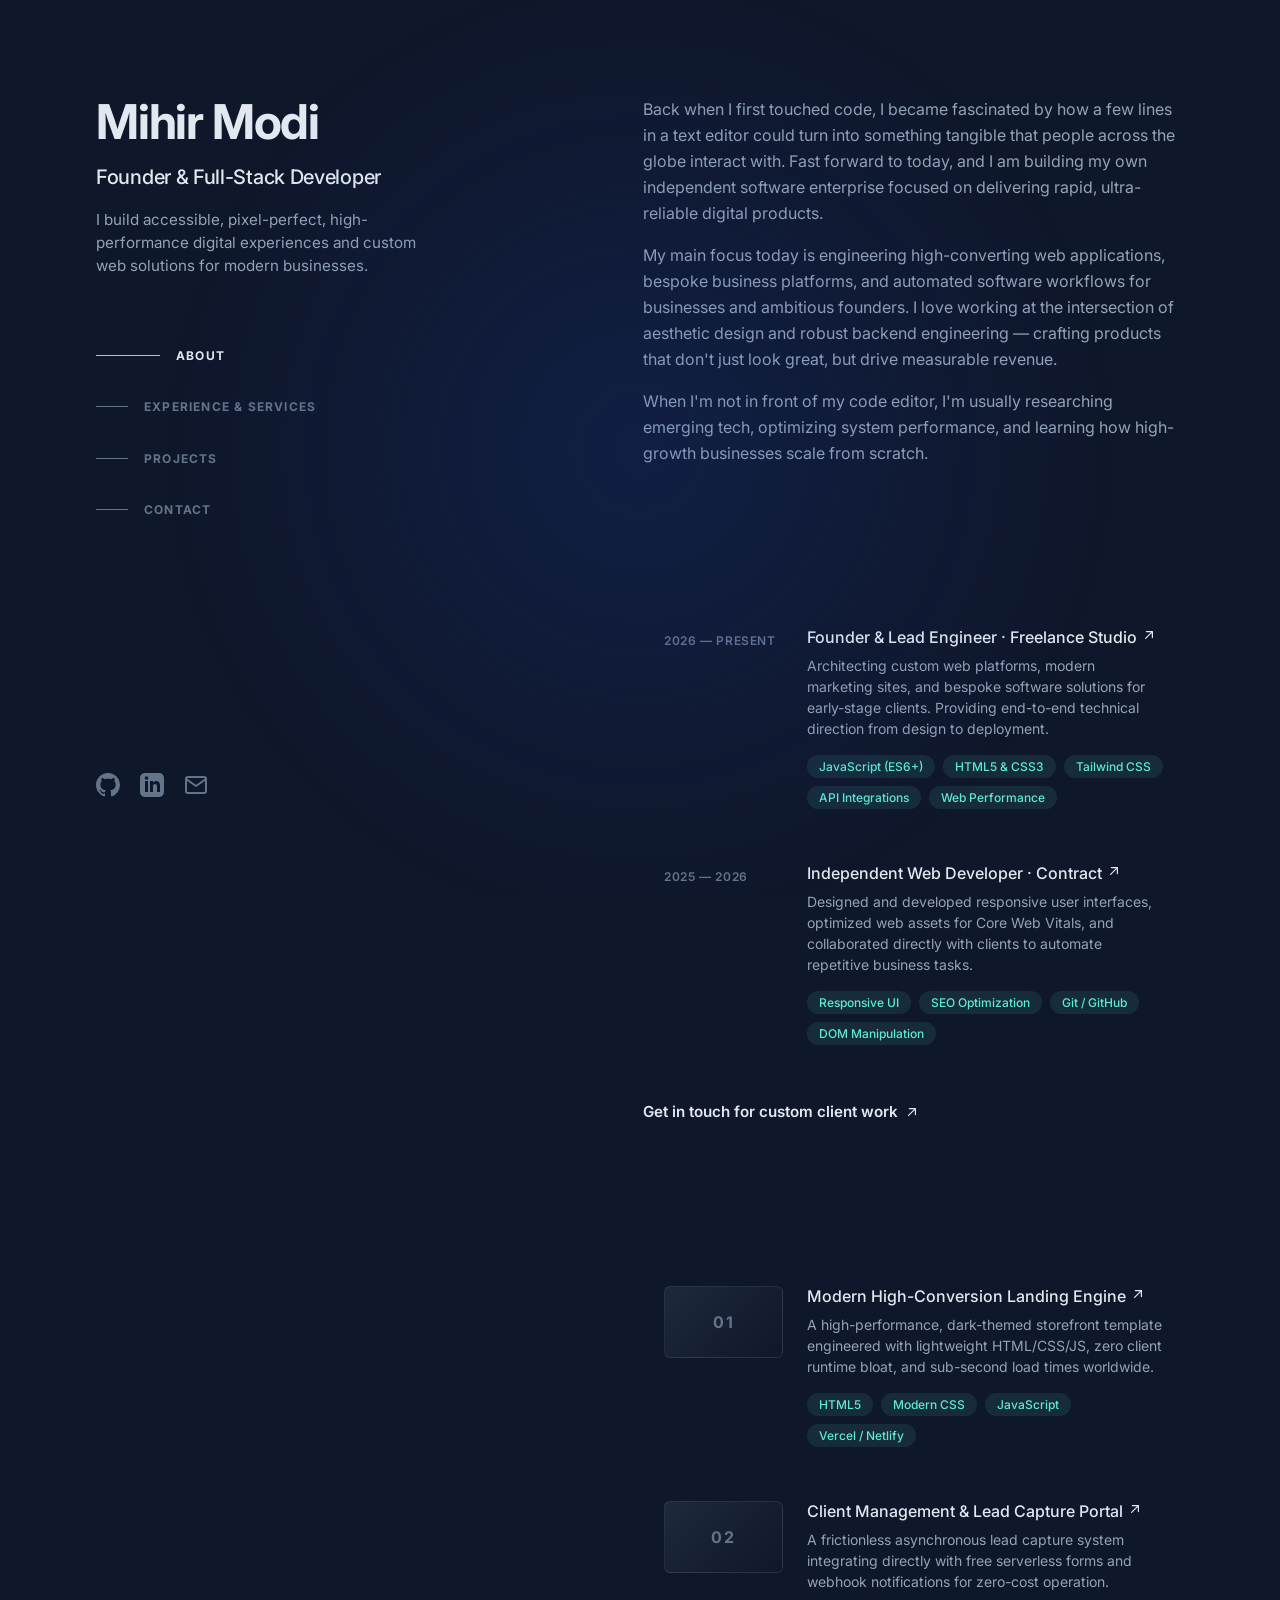
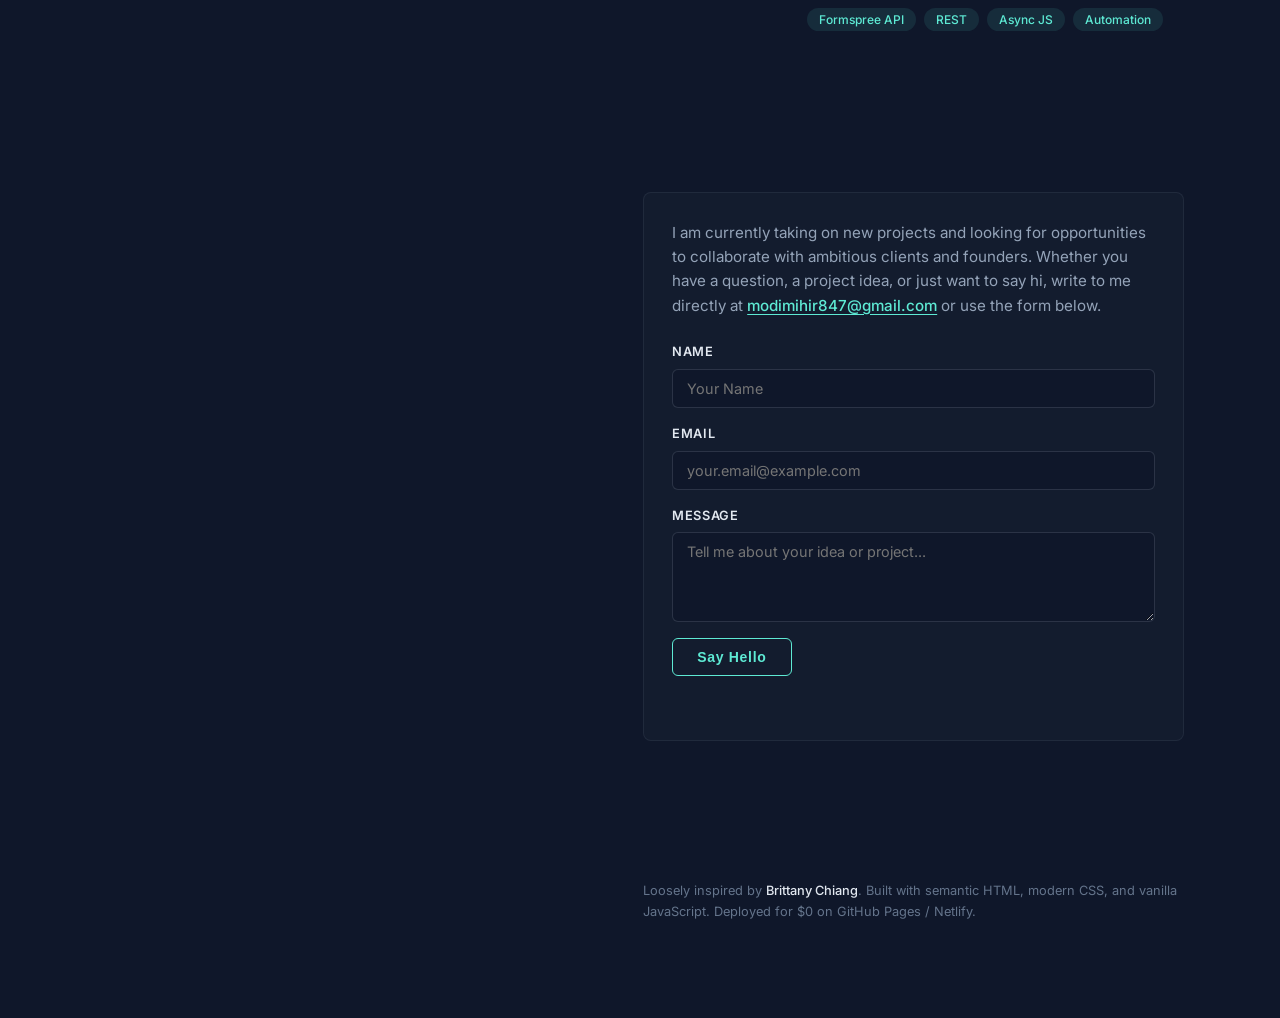
==== commit 3804104b: "Update email to modimihir847@gmail.com and refine social links" ====
--- a/index.html
+++ b/index.html
@@ -75,14 +75,7 @@
                         </a>
                     </li>
                     <li class="social-item">
-                        <a href="https://twitter.com" target="_blank" rel="noreferrer noopener" aria-label="Twitter (opens in a new tab)">
-                            <svg xmlns="http://www.w3.org/2000/svg" viewBox="0 0 24 24" fill="currentColor" class="social-icon" aria-hidden="true">
-                                <path d="M18.244 2.25h3.308l-7.227 8.26 8.502 11.24H16.17l-5.214-6.817L4.99 21.75H1.68l7.73-8.835L1.254 2.25H8.08l4.713 6.231zm-1.161 17.52h1.833L7.084 4.126H5.117z"/>
-                            </svg>
-                        </a>
-                    </li>
-                    <li class="social-item">
-                        <a href="mailto:your-email@example.com" aria-label="Email me">
+                        <a href="mailto:modimihir847@gmail.com" aria-label="Email me at modimihir847@gmail.com">
                             <svg xmlns="http://www.w3.org/2000/svg" viewBox="0 0 24 24" fill="none" stroke="currentColor" stroke-width="2" stroke-linecap="round" stroke-linejoin="round" class="social-icon">
                                 <path d="M4 4h16c1.1 0 2 .9 2 2v12c0 1.1-.9 2-2 2H4c-1.1 0-2-.9-2-2V6c0-1.1.9-2 2-2z"></path>
                                 <polyline points="22,6 12,13 2,6"></polyline>
@@ -244,7 +237,7 @@
 
                 <div class="contact-card">
                     <p class="contact-lead">
-                        I am currently taking on new projects and looking for opportunities to collaborate with ambitious clients and founders. Whether you have a question, a project idea, or just want to say hi, my inbox is always open!
+                        I am currently taking on new projects and looking for opportunities to collaborate with ambitious clients and founders. Whether you have a question, a project idea, or just want to say hi, write to me directly at <a href="mailto:modimihir847@gmail.com" class="direct-email-link">modimihir847@gmail.com</a> or use the form below.
                     </p>
 
                     <form id="contactForm" class="contact-form" action="https://formspree.io/f/YOUR_FORM_ID" method="POST">
--- a/style.css
+++ b/style.css
@@ -453,6 +453,18 @@
     line-height: 1.6;
 }
 
+.direct-email-link {
+    color: var(--teal);
+    font-weight: 500;
+    text-decoration: underline;
+    text-underline-offset: 3px;
+    transition: var(--transition);
+}
+
+.direct-email-link:hover {
+    color: var(--text-primary);
+}
+
 .contact-form {
     display: flex;
     flex-direction: column;
